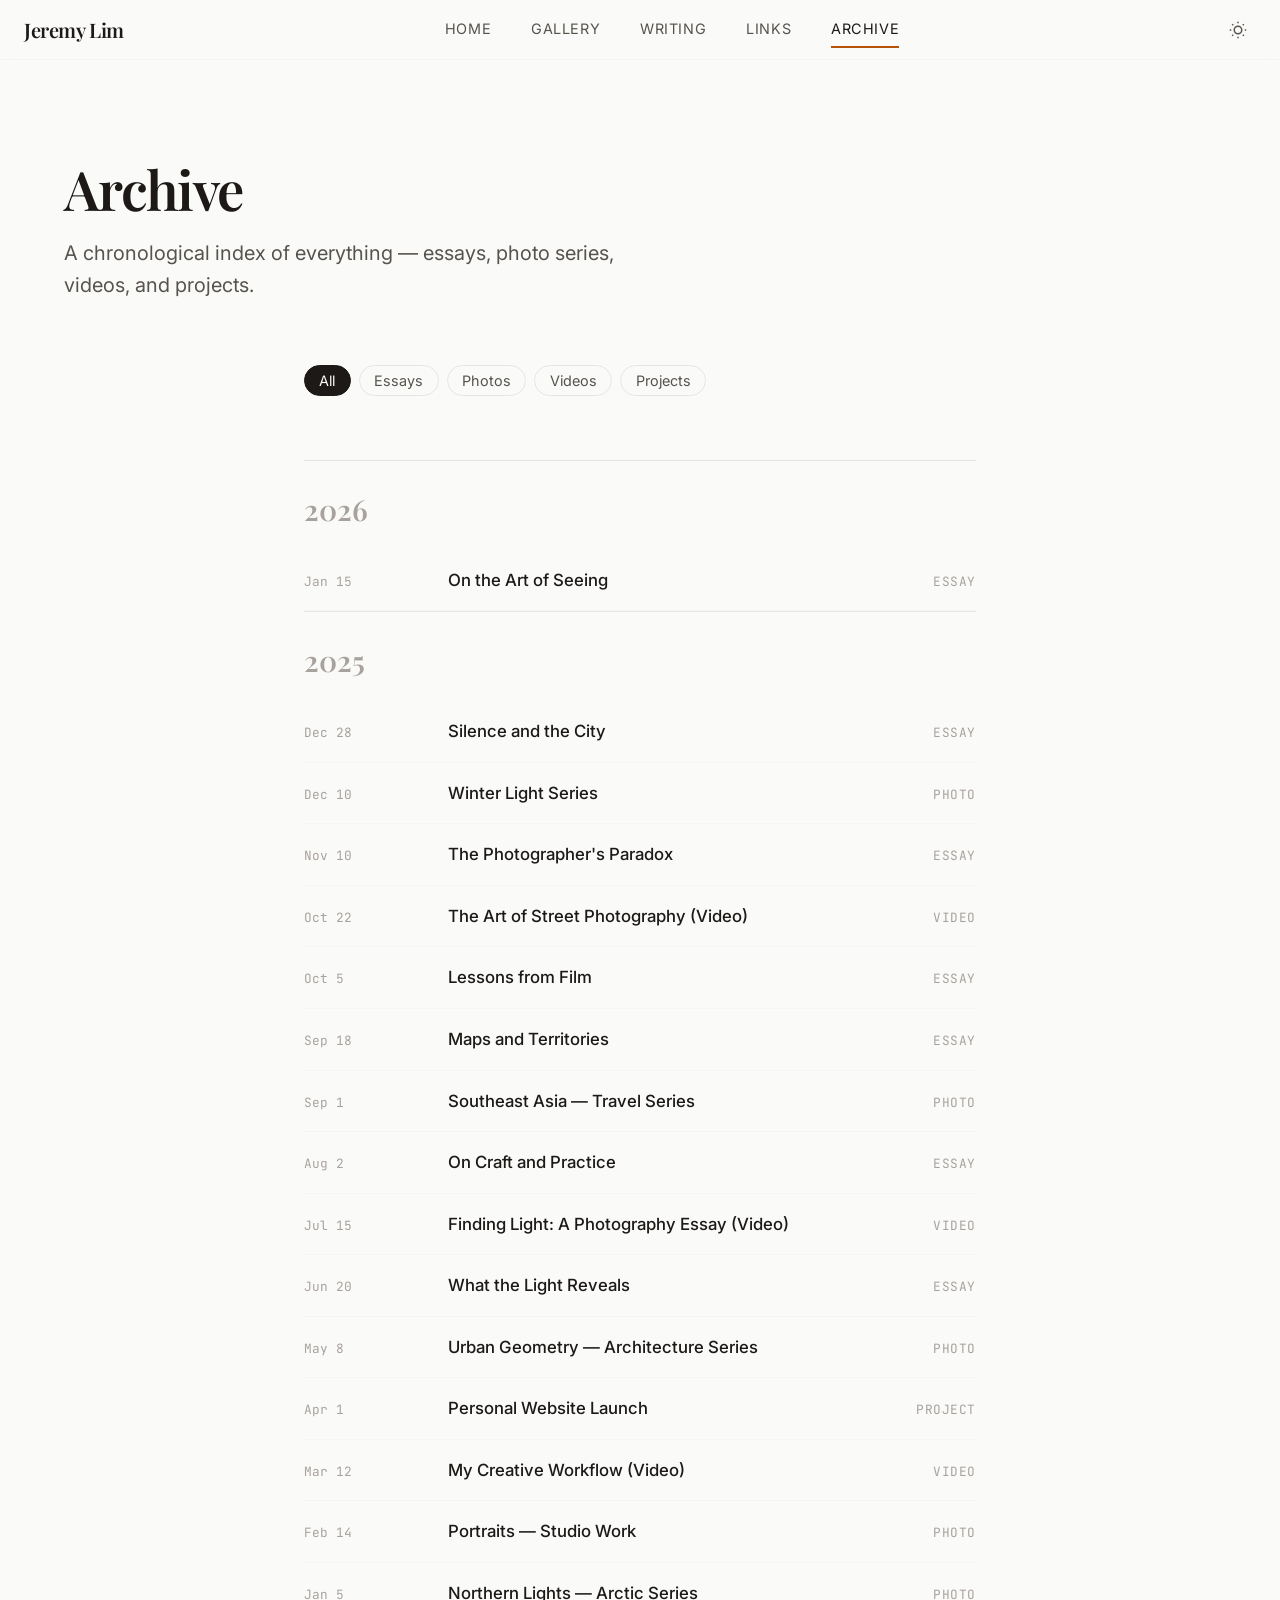
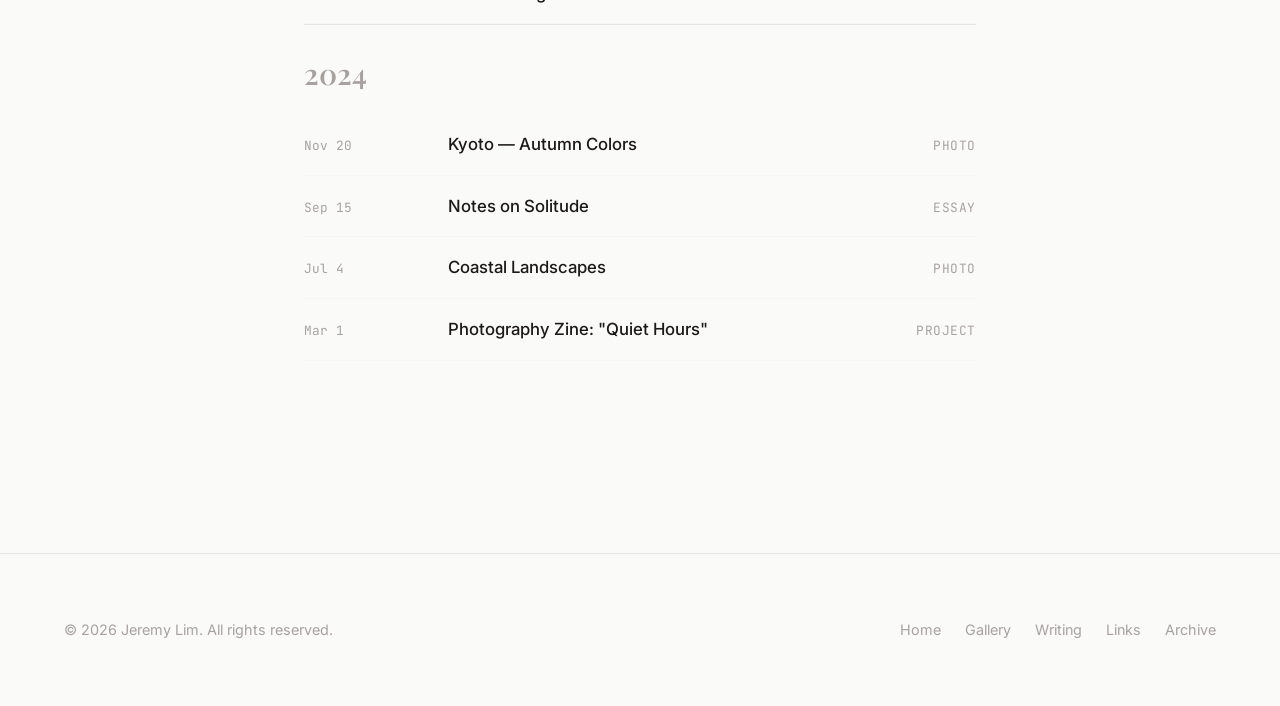
==== archive.html @ 1f23b4cd "Add personal website with gallery, writing, links, and archive pages Multi-page portfolio site with:" ====
<!DOCTYPE html>
<html lang="en" data-theme="light">
<head>
  <meta charset="UTF-8">
  <meta name="viewport" content="width=device-width, initial-scale=1.0">
  <title>Archive — Jeremy Lim</title>
  <meta name="description" content="Complete archive of works by Jeremy Lim.">
  <link rel="preconnect" href="https://fonts.googleapis.com">
  <link rel="preconnect" href="https://fonts.gstatic.com" crossorigin>
  <link href="https://fonts.googleapis.com/css2?family=Inter:wght@300;400;500;600;700&family=Playfair+Display:ital,wght@0,400;0,600;0,700;1,400&family=JetBrains+Mono:wght@400;500&display=swap" rel="stylesheet">
  <link rel="stylesheet" href="css/style.css">
</head>
<body>

  <!-- Navigation -->
  <nav class="nav">
    <div class="nav__inner">
      <a href="index.html" class="nav__logo">Jeremy Lim</a>
      <div class="nav__links">
        <a href="index.html" class="nav__link">Home</a>
        <a href="gallery.html" class="nav__link">Gallery</a>
        <a href="writing.html" class="nav__link">Writing</a>
        <a href="links.html" class="nav__link">Links</a>
        <a href="archive.html" class="nav__link nav__link--active">Archive</a>
      </div>
      <div class="nav__actions">
        <button class="theme-toggle" aria-label="Toggle theme">
          <svg class="icon-sun" xmlns="http://www.w3.org/2000/svg" fill="none" viewBox="0 0 24 24" stroke="currentColor" stroke-width="2"><circle cx="12" cy="12" r="5"/><path d="M12 1v2M12 21v2M4.22 4.22l1.42 1.42M18.36 18.36l1.42 1.42M1 12h2M21 12h2M4.22 19.78l1.42-1.42M18.36 5.64l1.42-1.42"/></svg>
          <svg class="icon-moon" xmlns="http://www.w3.org/2000/svg" fill="none" viewBox="0 0 24 24" stroke="currentColor" stroke-width="2" style="display:none"><path d="M21 12.79A9 9 0 1111.21 3 7 7 0 0021 12.79z"/></svg>
        </button>
        <button class="nav__toggle" aria-label="Toggle menu"><span></span><span></span><span></span></button>
      </div>
    </div>
    <div class="nav__mobile-menu">
      <a href="index.html" class="nav__link">Home</a>
      <a href="gallery.html" class="nav__link">Gallery</a>
      <a href="writing.html" class="nav__link">Writing</a>
      <a href="links.html" class="nav__link">Links</a>
      <a href="archive.html" class="nav__link nav__link--active">Archive</a>
    </div>
  </nav>

  <!-- Page Header -->
  <header class="page-header">
    <div class="container">
      <h1 class="page-header__title animate-in">Archive</h1>
      <p class="page-header__subtitle animate-in">
        A chronological index of everything — essays, photo series, videos, and projects.
      </p>
    </div>
  </header>

  <!-- Archive Filter -->
  <section class="section" style="padding-top: 0;">
    <div class="container container--narrow">

      <div class="gallery-filters animate-in" style="margin-bottom: var(--space-2xl);">
        <button class="gallery-filter-btn is-active" data-archive-filter="all">All</button>
        <button class="gallery-filter-btn" data-archive-filter="essay">Essays</button>
        <button class="gallery-filter-btn" data-archive-filter="photo">Photos</button>
        <button class="gallery-filter-btn" data-archive-filter="video">Videos</button>
        <button class="gallery-filter-btn" data-archive-filter="project">Projects</button>
      </div>

      <!-- 2026 -->
      <div class="archive-list reveal">
        <div class="archive-year">2026</div>

        <div class="archive-item" data-archive-type="essay">
          <span class="archive-item__date">Jan 15</span>
          <span class="archive-item__title"><a href="writing.html">On the Art of Seeing</a></span>
          <span class="archive-item__type">Essay</span>
        </div>
      </div>

      <!-- 2025 -->
      <div class="archive-list reveal">
        <div class="archive-year">2025</div>

        <div class="archive-item" data-archive-type="essay">
          <span class="archive-item__date">Dec 28</span>
          <span class="archive-item__title"><a href="writing.html">Silence and the City</a></span>
          <span class="archive-item__type">Essay</span>
        </div>

        <div class="archive-item" data-archive-type="photo">
          <span class="archive-item__date">Dec 10</span>
          <span class="archive-item__title"><a href="gallery.html">Winter Light Series</a></span>
          <span class="archive-item__type">Photo</span>
        </div>

        <div class="archive-item" data-archive-type="essay">
          <span class="archive-item__date">Nov 10</span>
          <span class="archive-item__title"><a href="writing.html">The Photographer's Paradox</a></span>
          <span class="archive-item__type">Essay</span>
        </div>

        <div class="archive-item" data-archive-type="video">
          <span class="archive-item__date">Oct 22</span>
          <span class="archive-item__title"><a href="links.html">The Art of Street Photography (Video)</a></span>
          <span class="archive-item__type">Video</span>
        </div>

        <div class="archive-item" data-archive-type="essay">
          <span class="archive-item__date">Oct 5</span>
          <span class="archive-item__title"><a href="writing.html">Lessons from Film</a></span>
          <span class="archive-item__type">Essay</span>
        </div>

        <div class="archive-item" data-archive-type="essay">
          <span class="archive-item__date">Sep 18</span>
          <span class="archive-item__title"><a href="writing.html">Maps and Territories</a></span>
          <span class="archive-item__type">Essay</span>
        </div>

        <div class="archive-item" data-archive-type="photo">
          <span class="archive-item__date">Sep 1</span>
          <span class="archive-item__title"><a href="gallery.html">Southeast Asia — Travel Series</a></span>
          <span class="archive-item__type">Photo</span>
        </div>

        <div class="archive-item" data-archive-type="essay">
          <span class="archive-item__date">Aug 2</span>
          <span class="archive-item__title"><a href="writing.html">On Craft and Practice</a></span>
          <span class="archive-item__type">Essay</span>
        </div>

        <div class="archive-item" data-archive-type="video">
          <span class="archive-item__date">Jul 15</span>
          <span class="archive-item__title"><a href="links.html">Finding Light: A Photography Essay (Video)</a></span>
          <span class="archive-item__type">Video</span>
        </div>

        <div class="archive-item" data-archive-type="essay">
          <span class="archive-item__date">Jun 20</span>
          <span class="archive-item__title"><a href="writing.html">What the Light Reveals</a></span>
          <span class="archive-item__type">Essay</span>
        </div>

        <div class="archive-item" data-archive-type="photo">
          <span class="archive-item__date">May 8</span>
          <span class="archive-item__title"><a href="gallery.html">Urban Geometry — Architecture Series</a></span>
          <span class="archive-item__type">Photo</span>
        </div>

        <div class="archive-item" data-archive-type="project">
          <span class="archive-item__date">Apr 1</span>
          <span class="archive-item__title"><a href="index.html">Personal Website Launch</a></span>
          <span class="archive-item__type">Project</span>
        </div>

        <div class="archive-item" data-archive-type="video">
          <span class="archive-item__date">Mar 12</span>
          <span class="archive-item__title"><a href="links.html">My Creative Workflow (Video)</a></span>
          <span class="archive-item__type">Video</span>
        </div>

        <div class="archive-item" data-archive-type="photo">
          <span class="archive-item__date">Feb 14</span>
          <span class="archive-item__title"><a href="gallery.html">Portraits — Studio Work</a></span>
          <span class="archive-item__type">Photo</span>
        </div>

        <div class="archive-item" data-archive-type="photo">
          <span class="archive-item__date">Jan 5</span>
          <span class="archive-item__title"><a href="gallery.html">Northern Lights — Arctic Series</a></span>
          <span class="archive-item__type">Photo</span>
        </div>
      </div>

      <!-- 2024 -->
      <div class="archive-list reveal">
        <div class="archive-year">2024</div>

        <div class="archive-item" data-archive-type="photo">
          <span class="archive-item__date">Nov 20</span>
          <span class="archive-item__title"><a href="gallery.html">Kyoto — Autumn Colors</a></span>
          <span class="archive-item__type">Photo</span>
        </div>

        <div class="archive-item" data-archive-type="essay">
          <span class="archive-item__date">Sep 15</span>
          <span class="archive-item__title"><a href="writing.html">Notes on Solitude</a></span>
          <span class="archive-item__type">Essay</span>
        </div>

        <div class="archive-item" data-archive-type="photo">
          <span class="archive-item__date">Jul 4</span>
          <span class="archive-item__title"><a href="gallery.html">Coastal Landscapes</a></span>
          <span class="archive-item__type">Photo</span>
        </div>

        <div class="archive-item" data-archive-type="project">
          <span class="archive-item__date">Mar 1</span>
          <span class="archive-item__title"><a href="#">Photography Zine: "Quiet Hours"</a></span>
          <span class="archive-item__type">Project</span>
        </div>
      </div>

    </div>
  </section>

  <!-- Footer -->
  <footer class="footer">
    <div class="container">
      <div class="footer__inner">
        <span class="footer__text">&copy; 2026 Jeremy Lim. All rights reserved.</span>
        <div class="footer__links">
          <a href="index.html" class="footer__link">Home</a>
          <a href="gallery.html" class="footer__link">Gallery</a>
          <a href="writing.html" class="footer__link">Writing</a>
          <a href="links.html" class="footer__link">Links</a>
          <a href="archive.html" class="footer__link">Archive</a>
        </div>
      </div>
    </div>
  </footer>

  <button class="back-to-top" aria-label="Back to top">
    <svg xmlns="http://www.w3.org/2000/svg" width="20" height="20" fill="none" viewBox="0 0 24 24" stroke="currentColor" stroke-width="2"><polyline points="18 15 12 9 6 15"/></svg>
  </button>

  <script src="js/main.js"></script>
</body>
</html>
---- css/style.css ----
/* ============================================
   Jeremy Lim — Personal Website
   Design System & Core Styles
   ============================================ */

/* --- CSS Custom Properties --- */
:root {
  /* Typography */
  --font-sans: 'Inter', -apple-system, BlinkMacSystemFont, 'Segoe UI', Roboto, sans-serif;
  --font-serif: 'Playfair Display', 'Georgia', serif;
  --font-mono: 'JetBrains Mono', 'Fira Code', monospace;

  /* Font Sizes — fluid type scale */
  --text-xs: clamp(0.7rem, 0.65rem + 0.25vw, 0.8rem);
  --text-sm: clamp(0.8rem, 0.75rem + 0.3vw, 0.9rem);
  --text-base: clamp(0.95rem, 0.9rem + 0.3vw, 1.05rem);
  --text-lg: clamp(1.1rem, 1rem + 0.5vw, 1.25rem);
  --text-xl: clamp(1.4rem, 1.2rem + 1vw, 1.8rem);
  --text-2xl: clamp(1.8rem, 1.5rem + 1.5vw, 2.5rem);
  --text-3xl: clamp(2.2rem, 1.8rem + 2vw, 3.5rem);
  --text-4xl: clamp(2.8rem, 2rem + 3vw, 5rem);

  /* Spacing */
  --space-xs: 0.25rem;
  --space-sm: 0.5rem;
  --space-md: 1rem;
  --space-lg: 1.5rem;
  --space-xl: 2.5rem;
  --space-2xl: 4rem;
  --space-3xl: 6rem;
  --space-4xl: 10rem;

  /* Layout */
  --max-width: 1200px;
  --max-width-narrow: 720px;
  --max-width-wide: 1400px;
  --nav-height: 60px;
  --border-radius: 6px;

  /* Transitions */
  --transition-fast: 150ms ease;
  --transition-base: 300ms ease;
  --transition-slow: 500ms ease;

  /* Light theme (default) */
  --bg-primary: #fafaf9;
  --bg-secondary: #f5f5f4;
  --bg-tertiary: #e7e5e4;
  --bg-card: #ffffff;
  --bg-overlay: rgba(250, 250, 249, 0.85);
  --text-primary: #1c1917;
  --text-secondary: #57534e;
  --text-tertiary: #a8a29e;
  --accent: #b45309;
  --accent-hover: #92400e;
  --accent-light: rgba(180, 83, 9, 0.1);
  --border: #e7e5e4;
  --border-light: #f5f5f4;
  --shadow-sm: 0 1px 2px rgba(28, 25, 23, 0.04);
  --shadow-md: 0 4px 12px rgba(28, 25, 23, 0.06);
  --shadow-lg: 0 12px 40px rgba(28, 25, 23, 0.08);
  --shadow-xl: 0 24px 60px rgba(28, 25, 23, 0.12);
}

[data-theme="dark"] {
  --bg-primary: #0c0a09;
  --bg-secondary: #1c1917;
  --bg-tertiary: #292524;
  --bg-card: #1c1917;
  --bg-overlay: rgba(12, 10, 9, 0.9);
  --text-primary: #fafaf9;
  --text-secondary: #a8a29e;
  --text-tertiary: #78716c;
  --accent: #d97706;
  --accent-hover: #f59e0b;
  --accent-light: rgba(217, 119, 6, 0.12);
  --border: #292524;
  --border-light: #1c1917;
  --shadow-sm: 0 1px 2px rgba(0, 0, 0, 0.2);
  --shadow-md: 0 4px 12px rgba(0, 0, 0, 0.3);
  --shadow-lg: 0 12px 40px rgba(0, 0, 0, 0.4);
  --shadow-xl: 0 24px 60px rgba(0, 0, 0, 0.5);
}

/* --- Reset & Base --- */
*, *::before, *::after {
  margin: 0;
  padding: 0;
  box-sizing: border-box;
}

html {
  scroll-behavior: smooth;
  -webkit-font-smoothing: antialiased;
  -moz-osx-font-smoothing: grayscale;
}

body {
  font-family: var(--font-sans);
  font-size: var(--text-base);
  line-height: 1.7;
  color: var(--text-primary);
  background-color: var(--bg-primary);
  transition: background-color var(--transition-base), color var(--transition-base);
  overflow-x: hidden;
}

img {
  max-width: 100%;
  height: auto;
  display: block;
}

a {
  color: var(--text-primary);
  text-decoration: none;
  transition: color var(--transition-fast);
}

a:hover {
  color: var(--accent);
}

ul, ol {
  list-style: none;
}

button {
  border: none;
  background: none;
  cursor: pointer;
  font-family: inherit;
  color: inherit;
}

::selection {
  background-color: var(--accent);
  color: #fff;
}

/* --- Utility Classes --- */
.container {
  width: 100%;
  max-width: var(--max-width);
  margin: 0 auto;
  padding: 0 var(--space-lg);
}

.container--narrow {
  max-width: var(--max-width-narrow);
}

.container--wide {
  max-width: var(--max-width-wide);
}

.sr-only {
  position: absolute;
  width: 1px;
  height: 1px;
  overflow: hidden;
  clip: rect(0, 0, 0, 0);
  border: 0;
}

.text-accent { color: var(--accent); }
.text-secondary { color: var(--text-secondary); }
.text-tertiary { color: var(--text-tertiary); }
.font-serif { font-family: var(--font-serif); }
.font-mono { font-family: var(--font-mono); }

/* --- Navigation --- */
.nav {
  position: fixed;
  top: 0;
  left: 0;
  right: 0;
  height: var(--nav-height);
  background: var(--bg-overlay);
  backdrop-filter: blur(12px);
  -webkit-backdrop-filter: blur(12px);
  border-bottom: 1px solid var(--border-light);
  z-index: 100;
  transition: background var(--transition-base), border-color var(--transition-base);
}

.nav__inner {
  display: flex;
  align-items: center;
  justify-content: space-between;
  height: 100%;
  max-width: var(--max-width-wide);
  margin: 0 auto;
  padding: 0 var(--space-lg);
}

.nav__logo {
  font-family: var(--font-serif);
  font-size: var(--text-lg);
  font-weight: 600;
  letter-spacing: -0.02em;
  color: var(--text-primary);
}

.nav__logo:hover {
  color: var(--accent);
}

.nav__links {
  display: flex;
  align-items: center;
  gap: var(--space-xl);
}

.nav__link {
  font-size: var(--text-sm);
  font-weight: 400;
  color: var(--text-secondary);
  letter-spacing: 0.04em;
  text-transform: uppercase;
  position: relative;
  padding: var(--space-xs) 0;
}

.nav__link::after {
  content: '';
  position: absolute;
  bottom: -2px;
  left: 0;
  width: 0;
  height: 1.5px;
  background: var(--accent);
  transition: width var(--transition-base);
}

.nav__link:hover,
.nav__link--active {
  color: var(--text-primary);
}

.nav__link:hover::after,
.nav__link--active::after {
  width: 100%;
}

.nav__actions {
  display: flex;
  align-items: center;
  gap: var(--space-md);
}

.theme-toggle {
  width: 36px;
  height: 36px;
  display: flex;
  align-items: center;
  justify-content: center;
  border-radius: 50%;
  transition: background var(--transition-fast);
  color: var(--text-secondary);
}

.theme-toggle:hover {
  background: var(--bg-tertiary);
  color: var(--text-primary);
}

.theme-toggle svg {
  width: 18px;
  height: 18px;
}

/* Mobile nav toggle */
.nav__toggle {
  display: none;
  flex-direction: column;
  gap: 5px;
  width: 24px;
  padding: 2px 0;
}

.nav__toggle span {
  display: block;
  height: 1.5px;
  background: var(--text-primary);
  border-radius: 1px;
  transition: transform var(--transition-base), opacity var(--transition-fast);
}

/* Mobile menu */
.nav__mobile-menu {
  display: none;
  position: fixed;
  top: var(--nav-height);
  left: 0;
  right: 0;
  bottom: 0;
  background: var(--bg-primary);
  padding: var(--space-2xl) var(--space-lg);
  z-index: 99;
}

.nav__mobile-menu.is-open {
  display: flex;
  flex-direction: column;
  gap: var(--space-lg);
}

.nav__mobile-menu .nav__link {
  font-size: var(--text-xl);
  text-transform: none;
  letter-spacing: -0.01em;
}

@media (max-width: 768px) {
  .nav__links {
    display: none;
  }
  .nav__toggle {
    display: flex;
  }
}

/* --- Page Header --- */
.page-header {
  padding: calc(var(--nav-height) + var(--space-3xl)) 0 var(--space-2xl);
}

.page-header__title {
  font-family: var(--font-serif);
  font-size: var(--text-3xl);
  font-weight: 600;
  letter-spacing: -0.03em;
  line-height: 1.2;
  margin-bottom: var(--space-md);
}

.page-header__subtitle {
  font-size: var(--text-lg);
  color: var(--text-secondary);
  max-width: 600px;
  line-height: 1.6;
}

/* --- Hero Section (Home) --- */
.hero {
  min-height: 100vh;
  display: flex;
  align-items: center;
  padding: var(--nav-height) 0 var(--space-3xl);
}

.hero__content {
  max-width: 800px;
}

.hero__greeting {
  font-family: var(--font-mono);
  font-size: var(--text-sm);
  color: var(--accent);
  letter-spacing: 0.08em;
  text-transform: uppercase;
  margin-bottom: var(--space-lg);
  display: flex;
  align-items: center;
  gap: var(--space-sm);
}

.hero__greeting::before {
  content: '';
  display: inline-block;
  width: 32px;
  height: 1px;
  background: var(--accent);
}

.hero__name {
  font-family: var(--font-serif);
  font-size: var(--text-4xl);
  font-weight: 700;
  letter-spacing: -0.04em;
  line-height: 1.1;
  margin-bottom: var(--space-lg);
}

.hero__description {
  font-size: var(--text-lg);
  color: var(--text-secondary);
  line-height: 1.7;
  max-width: 560px;
  margin-bottom: var(--space-xl);
}

.hero__cta {
  display: flex;
  gap: var(--space-md);
  flex-wrap: wrap;
}

/* --- Buttons --- */
.btn {
  display: inline-flex;
  align-items: center;
  gap: var(--space-sm);
  padding: 0.7em 1.6em;
  font-size: var(--text-sm);
  font-weight: 500;
  letter-spacing: 0.02em;
  border-radius: var(--border-radius);
  transition: all var(--transition-fast);
}

.btn--primary {
  background: var(--text-primary);
  color: var(--bg-primary);
}

.btn--primary:hover {
  background: var(--accent);
  color: #fff;
}

.btn--outline {
  border: 1.5px solid var(--border);
  color: var(--text-primary);
}

.btn--outline:hover {
  border-color: var(--accent);
  color: var(--accent);
}

.btn--ghost {
  color: var(--text-secondary);
  padding: 0.5em 0;
}

.btn--ghost:hover {
  color: var(--accent);
}

.btn svg {
  width: 16px;
  height: 16px;
}

/* --- Section --- */
.section {
  padding: var(--space-3xl) 0;
}

.section--alt {
  background: var(--bg-secondary);
}

.section__header {
  margin-bottom: var(--space-2xl);
}

.section__label {
  font-family: var(--font-mono);
  font-size: var(--text-xs);
  color: var(--accent);
  letter-spacing: 0.1em;
  text-transform: uppercase;
  margin-bottom: var(--space-sm);
}

.section__title {
  font-family: var(--font-serif);
  font-size: var(--text-2xl);
  font-weight: 600;
  letter-spacing: -0.02em;
  line-height: 1.2;
}

.section__description {
  color: var(--text-secondary);
  margin-top: var(--space-sm);
  max-width: 520px;
}

/* --- Gallery Grid --- */
.gallery-grid {
  columns: 3;
  column-gap: var(--space-md);
}

.gallery-grid__item {
  break-inside: avoid;
  margin-bottom: var(--space-md);
  border-radius: var(--border-radius);
  overflow: hidden;
  cursor: pointer;
  position: relative;
  background: var(--bg-secondary);
}

.gallery-grid__item img {
  width: 100%;
  display: block;
  transition: transform var(--transition-slow), filter var(--transition-slow);
}

.gallery-grid__item:hover img {
  transform: scale(1.03);
}

.gallery-grid__overlay {
  position: absolute;
  bottom: 0;
  left: 0;
  right: 0;
  padding: var(--space-lg);
  background: linear-gradient(transparent, rgba(0,0,0,0.7));
  color: #fff;
  opacity: 0;
  transition: opacity var(--transition-base);
  transform: translateY(4px);
}

.gallery-grid__item:hover .gallery-grid__overlay {
  opacity: 1;
  transform: translateY(0);
}

.gallery-grid__caption {
  font-size: var(--text-sm);
  font-weight: 500;
}

.gallery-grid__meta {
  font-size: var(--text-xs);
  opacity: 0.8;
  margin-top: var(--space-xs);
}

/* Gallery filter tabs */
.gallery-filters {
  display: flex;
  gap: var(--space-sm);
  flex-wrap: wrap;
  margin-bottom: var(--space-xl);
}

.gallery-filter-btn {
  padding: 0.4em 1em;
  font-size: var(--text-sm);
  border-radius: 100px;
  color: var(--text-secondary);
  border: 1px solid var(--border);
  transition: all var(--transition-fast);
}

.gallery-filter-btn:hover,
.gallery-filter-btn.is-active {
  background: var(--text-primary);
  color: var(--bg-primary);
  border-color: var(--text-primary);
}

@media (max-width: 900px) {
  .gallery-grid { columns: 2; }
}

@media (max-width: 500px) {
  .gallery-grid { columns: 1; }
}

/* --- Lightbox --- */
.lightbox {
  position: fixed;
  inset: 0;
  background: rgba(0, 0, 0, 0.92);
  z-index: 200;
  display: none;
  align-items: center;
  justify-content: center;
  padding: var(--space-xl);
  cursor: zoom-out;
}

.lightbox.is-open {
  display: flex;
}

.lightbox__img {
  max-width: 90vw;
  max-height: 85vh;
  border-radius: var(--border-radius);
  object-fit: contain;
  cursor: default;
}

.lightbox__close {
  position: absolute;
  top: var(--space-lg);
  right: var(--space-lg);
  color: #fff;
  opacity: 0.7;
  transition: opacity var(--transition-fast);
  font-size: 1.5rem;
}

.lightbox__close:hover {
  opacity: 1;
}

.lightbox__nav {
  position: absolute;
  top: 50%;
  transform: translateY(-50%);
  color: #fff;
  opacity: 0.6;
  font-size: 2rem;
  padding: var(--space-md);
  transition: opacity var(--transition-fast);
}

.lightbox__nav:hover {
  opacity: 1;
}

.lightbox__nav--prev { left: var(--space-md); }
.lightbox__nav--next { right: var(--space-md); }

.lightbox__caption {
  position: absolute;
  bottom: var(--space-xl);
  left: 50%;
  transform: translateX(-50%);
  color: #fff;
  text-align: center;
  font-size: var(--text-sm);
  opacity: 0.8;
  max-width: 600px;
}

/* --- Article / Writing Cards --- */
.articles-list {
  display: flex;
  flex-direction: column;
  gap: var(--space-xl);
}

.article-card {
  display: grid;
  grid-template-columns: 1fr;
  gap: var(--space-lg);
  padding: var(--space-xl);
  background: var(--bg-card);
  border: 1px solid var(--border);
  border-radius: var(--border-radius);
  transition: border-color var(--transition-fast), box-shadow var(--transition-fast);
}

.article-card:hover {
  border-color: var(--accent);
  box-shadow: var(--shadow-md);
}

.article-card__date {
  font-family: var(--font-mono);
  font-size: var(--text-xs);
  color: var(--text-tertiary);
  letter-spacing: 0.04em;
}

.article-card__title {
  font-family: var(--font-serif);
  font-size: var(--text-xl);
  font-weight: 600;
  letter-spacing: -0.02em;
  line-height: 1.3;
  margin-top: var(--space-sm);
}

.article-card__excerpt {
  color: var(--text-secondary);
  line-height: 1.7;
  margin-top: var(--space-sm);
}

.article-card__tags {
  display: flex;
  gap: var(--space-sm);
  flex-wrap: wrap;
  margin-top: var(--space-md);
}

.tag {
  font-size: var(--text-xs);
  font-family: var(--font-mono);
  color: var(--accent);
  background: var(--accent-light);
  padding: 0.2em 0.7em;
  border-radius: 100px;
  letter-spacing: 0.02em;
}

.article-card__readmore {
  font-size: var(--text-sm);
  color: var(--accent);
  font-weight: 500;
  display: inline-flex;
  align-items: center;
  gap: var(--space-xs);
  margin-top: var(--space-md);
}

.article-card__readmore:hover {
  gap: var(--space-sm);
}

/* Featured article (larger) */
.article-card--featured {
  grid-template-columns: 1fr 1fr;
  align-items: center;
}

.article-card--featured .article-card__image {
  border-radius: var(--border-radius);
  overflow: hidden;
}

.article-card--featured .article-card__image img {
  width: 100%;
  height: 300px;
  object-fit: cover;
}

@media (max-width: 700px) {
  .article-card--featured {
    grid-template-columns: 1fr;
  }
}

/* --- Article Detail (prose) --- */
.prose {
  max-width: var(--max-width-narrow);
  margin: 0 auto;
}

.prose h1, .prose h2, .prose h3 {
  font-family: var(--font-serif);
  letter-spacing: -0.02em;
  line-height: 1.3;
  margin-top: var(--space-2xl);
  margin-bottom: var(--space-md);
}

.prose h1 { font-size: var(--text-3xl); }
.prose h2 { font-size: var(--text-2xl); }
.prose h3 { font-size: var(--text-xl); }

.prose p {
  margin-bottom: var(--space-lg);
  color: var(--text-secondary);
}

.prose a {
  color: var(--accent);
  text-decoration: underline;
  text-underline-offset: 3px;
}

.prose blockquote {
  border-left: 3px solid var(--accent);
  padding-left: var(--space-lg);
  margin: var(--space-xl) 0;
  font-style: italic;
  color: var(--text-secondary);
}

.prose img {
  border-radius: var(--border-radius);
  margin: var(--space-xl) 0;
}

.prose code {
  font-family: var(--font-mono);
  font-size: 0.9em;
  background: var(--bg-tertiary);
  padding: 0.15em 0.4em;
  border-radius: 3px;
}

.prose pre {
  background: var(--bg-secondary);
  padding: var(--space-lg);
  border-radius: var(--border-radius);
  overflow-x: auto;
  margin: var(--space-xl) 0;
}

.prose pre code {
  background: none;
  padding: 0;
}

.prose ul, .prose ol {
  margin-bottom: var(--space-lg);
  padding-left: var(--space-lg);
  color: var(--text-secondary);
}

.prose ul { list-style: disc; }
.prose ol { list-style: decimal; }

.prose li {
  margin-bottom: var(--space-sm);
}

/* --- Links / Social Page --- */
.links-grid {
  display: grid;
  grid-template-columns: repeat(auto-fill, minmax(300px, 1fr));
  gap: var(--space-lg);
}

.link-card {
  display: flex;
  align-items: flex-start;
  gap: var(--space-lg);
  padding: var(--space-xl);
  background: var(--bg-card);
  border: 1px solid var(--border);
  border-radius: var(--border-radius);
  transition: all var(--transition-fast);
}

.link-card:hover {
  border-color: var(--accent);
  box-shadow: var(--shadow-md);
  transform: translateY(-2px);
}

.link-card__icon {
  flex-shrink: 0;
  width: 44px;
  height: 44px;
  display: flex;
  align-items: center;
  justify-content: center;
  background: var(--accent-light);
  color: var(--accent);
  border-radius: 10px;
  font-size: 1.2rem;
}

.link-card__title {
  font-weight: 600;
  font-size: var(--text-base);
  margin-bottom: var(--space-xs);
}

.link-card__desc {
  font-size: var(--text-sm);
  color: var(--text-secondary);
  line-height: 1.5;
}

.link-card__url {
  font-size: var(--text-xs);
  font-family: var(--font-mono);
  color: var(--text-tertiary);
  margin-top: var(--space-sm);
  word-break: break-all;
}

/* Video embeds */
.video-grid {
  display: grid;
  grid-template-columns: repeat(auto-fill, minmax(360px, 1fr));
  gap: var(--space-lg);
}

.video-card {
  background: var(--bg-card);
  border: 1px solid var(--border);
  border-radius: var(--border-radius);
  overflow: hidden;
  transition: border-color var(--transition-fast), box-shadow var(--transition-fast);
}

.video-card:hover {
  border-color: var(--accent);
  box-shadow: var(--shadow-md);
}

.video-card__embed {
  position: relative;
  padding-bottom: 56.25%;
  height: 0;
}

.video-card__embed iframe {
  position: absolute;
  top: 0;
  left: 0;
  width: 100%;
  height: 100%;
  border: none;
}

.video-card__info {
  padding: var(--space-lg);
}

.video-card__title {
  font-weight: 600;
  margin-bottom: var(--space-xs);
}

.video-card__desc {
  font-size: var(--text-sm);
  color: var(--text-secondary);
}

/* --- Name Card / About Section --- */
.namecard {
  display: grid;
  grid-template-columns: 280px 1fr;
  gap: var(--space-2xl);
  align-items: start;
  padding: var(--space-2xl);
  background: var(--bg-card);
  border: 1px solid var(--border);
  border-radius: var(--border-radius);
}

.namecard__photo {
  width: 100%;
  aspect-ratio: 1;
  object-fit: cover;
  border-radius: var(--border-radius);
  background: var(--bg-secondary);
}

.namecard__name {
  font-family: var(--font-serif);
  font-size: var(--text-2xl);
  font-weight: 600;
  letter-spacing: -0.02em;
  margin-bottom: var(--space-xs);
}

.namecard__title {
  font-size: var(--text-base);
  color: var(--text-secondary);
  margin-bottom: var(--space-lg);
}

.namecard__bio {
  color: var(--text-secondary);
  line-height: 1.8;
  margin-bottom: var(--space-xl);
}

.namecard__details {
  display: grid;
  grid-template-columns: auto 1fr;
  gap: var(--space-sm) var(--space-lg);
  font-size: var(--text-sm);
}

.namecard__label {
  color: var(--text-tertiary);
  font-family: var(--font-mono);
  font-size: var(--text-xs);
  text-transform: uppercase;
  letter-spacing: 0.06em;
}

.namecard__value {
  color: var(--text-primary);
}

.namecard__value a {
  color: var(--accent);
}

.namecard__socials {
  display: flex;
  gap: var(--space-md);
  margin-top: var(--space-xl);
}

.namecard__social-link {
  width: 40px;
  height: 40px;
  display: flex;
  align-items: center;
  justify-content: center;
  border-radius: 50%;
  border: 1px solid var(--border);
  color: var(--text-secondary);
  transition: all var(--transition-fast);
}

.namecard__social-link:hover {
  border-color: var(--accent);
  color: var(--accent);
  background: var(--accent-light);
}

.namecard__social-link svg {
  width: 18px;
  height: 18px;
}

@media (max-width: 700px) {
  .namecard {
    grid-template-columns: 1fr;
    text-align: center;
  }
  .namecard__photo {
    max-width: 200px;
    margin: 0 auto;
  }
  .namecard__details {
    justify-content: center;
  }
  .namecard__socials {
    justify-content: center;
  }
}

/* --- Recommendations / Quotes --- */
.recommendations {
  display: grid;
  grid-template-columns: repeat(auto-fill, minmax(340px, 1fr));
  gap: var(--space-lg);
}

.recommendation-card {
  padding: var(--space-xl);
  background: var(--bg-card);
  border: 1px solid var(--border);
  border-radius: var(--border-radius);
  position: relative;
}

.recommendation-card__quote {
  font-family: var(--font-serif);
  font-size: var(--text-lg);
  line-height: 1.7;
  color: var(--text-secondary);
  font-style: italic;
  margin-bottom: var(--space-lg);
}

.recommendation-card__quote::before {
  content: '\201C';
  font-size: 3rem;
  color: var(--accent);
  line-height: 0;
  display: block;
  margin-bottom: var(--space-sm);
  font-family: var(--font-serif);
}

.recommendation-card__author {
  display: flex;
  align-items: center;
  gap: var(--space-md);
}

.recommendation-card__avatar {
  width: 44px;
  height: 44px;
  border-radius: 50%;
  object-fit: cover;
  background: var(--bg-secondary);
}

.recommendation-card__name {
  font-weight: 600;
  font-size: var(--text-sm);
}

.recommendation-card__role {
  font-size: var(--text-xs);
  color: var(--text-tertiary);
}

/* --- Archive --- */
.archive-list {
  border-top: 1px solid var(--border);
}

.archive-year {
  font-family: var(--font-serif);
  font-size: var(--text-xl);
  font-weight: 600;
  padding: var(--space-lg) 0 var(--space-md);
  color: var(--text-tertiary);
}

.archive-item {
  display: grid;
  grid-template-columns: 120px 1fr auto;
  gap: var(--space-lg);
  padding: var(--space-md) 0;
  border-bottom: 1px solid var(--border-light);
  align-items: baseline;
  transition: background var(--transition-fast);
}

.archive-item:hover {
  background: var(--bg-secondary);
  margin: 0 calc(-1 * var(--space-md));
  padding-left: var(--space-md);
  padding-right: var(--space-md);
  border-radius: var(--border-radius);
}

.archive-item__date {
  font-family: var(--font-mono);
  font-size: var(--text-xs);
  color: var(--text-tertiary);
}

.archive-item__title {
  font-weight: 500;
}

.archive-item__title a:hover {
  color: var(--accent);
}

.archive-item__type {
  font-size: var(--text-xs);
  font-family: var(--font-mono);
  color: var(--text-tertiary);
  text-transform: uppercase;
  letter-spacing: 0.04em;
}

@media (max-width: 600px) {
  .archive-item {
    grid-template-columns: 1fr;
    gap: var(--space-xs);
  }
  .archive-item__type {
    display: none;
  }
}

/* --- Footer --- */
.footer {
  padding: var(--space-2xl) 0;
  border-top: 1px solid var(--border);
  margin-top: var(--space-3xl);
}

.footer__inner {
  display: flex;
  justify-content: space-between;
  align-items: center;
  flex-wrap: wrap;
  gap: var(--space-md);
}

.footer__text {
  font-size: var(--text-sm);
  color: var(--text-tertiary);
}

.footer__links {
  display: flex;
  gap: var(--space-lg);
}

.footer__link {
  font-size: var(--text-sm);
  color: var(--text-tertiary);
}

.footer__link:hover {
  color: var(--accent);
}

/* --- Animations --- */
@keyframes fadeInUp {
  from {
    opacity: 0;
    transform: translateY(20px);
  }
  to {
    opacity: 1;
    transform: translateY(0);
  }
}

.animate-in {
  animation: fadeInUp 0.6s ease forwards;
  opacity: 0;
}

.animate-in:nth-child(1) { animation-delay: 0ms; }
.animate-in:nth-child(2) { animation-delay: 100ms; }
.animate-in:nth-child(3) { animation-delay: 200ms; }
.animate-in:nth-child(4) { animation-delay: 300ms; }
.animate-in:nth-child(5) { animation-delay: 400ms; }
.animate-in:nth-child(6) { animation-delay: 500ms; }

/* --- Scroll reveal --- */
.reveal {
  opacity: 0;
  transform: translateY(30px);
  transition: opacity 0.7s ease, transform 0.7s ease;
}

.reveal.is-visible {
  opacity: 1;
  transform: translateY(0);
}

/* --- Back to top --- */
.back-to-top {
  position: fixed;
  bottom: var(--space-xl);
  right: var(--space-xl);
  width: 42px;
  height: 42px;
  display: flex;
  align-items: center;
  justify-content: center;
  background: var(--bg-card);
  border: 1px solid var(--border);
  border-radius: 50%;
  color: var(--text-secondary);
  box-shadow: var(--shadow-md);
  opacity: 0;
  pointer-events: none;
  transition: all var(--transition-base);
  z-index: 50;
}

.back-to-top.is-visible {
  opacity: 1;
  pointer-events: auto;
}

.back-to-top:hover {
  border-color: var(--accent);
  color: var(--accent);
}

/* --- Print styles --- */
@media print {
  .nav, .footer, .back-to-top, .theme-toggle {
    display: none !important;
  }
  body {
    color: #000;
    background: #fff;
  }
}
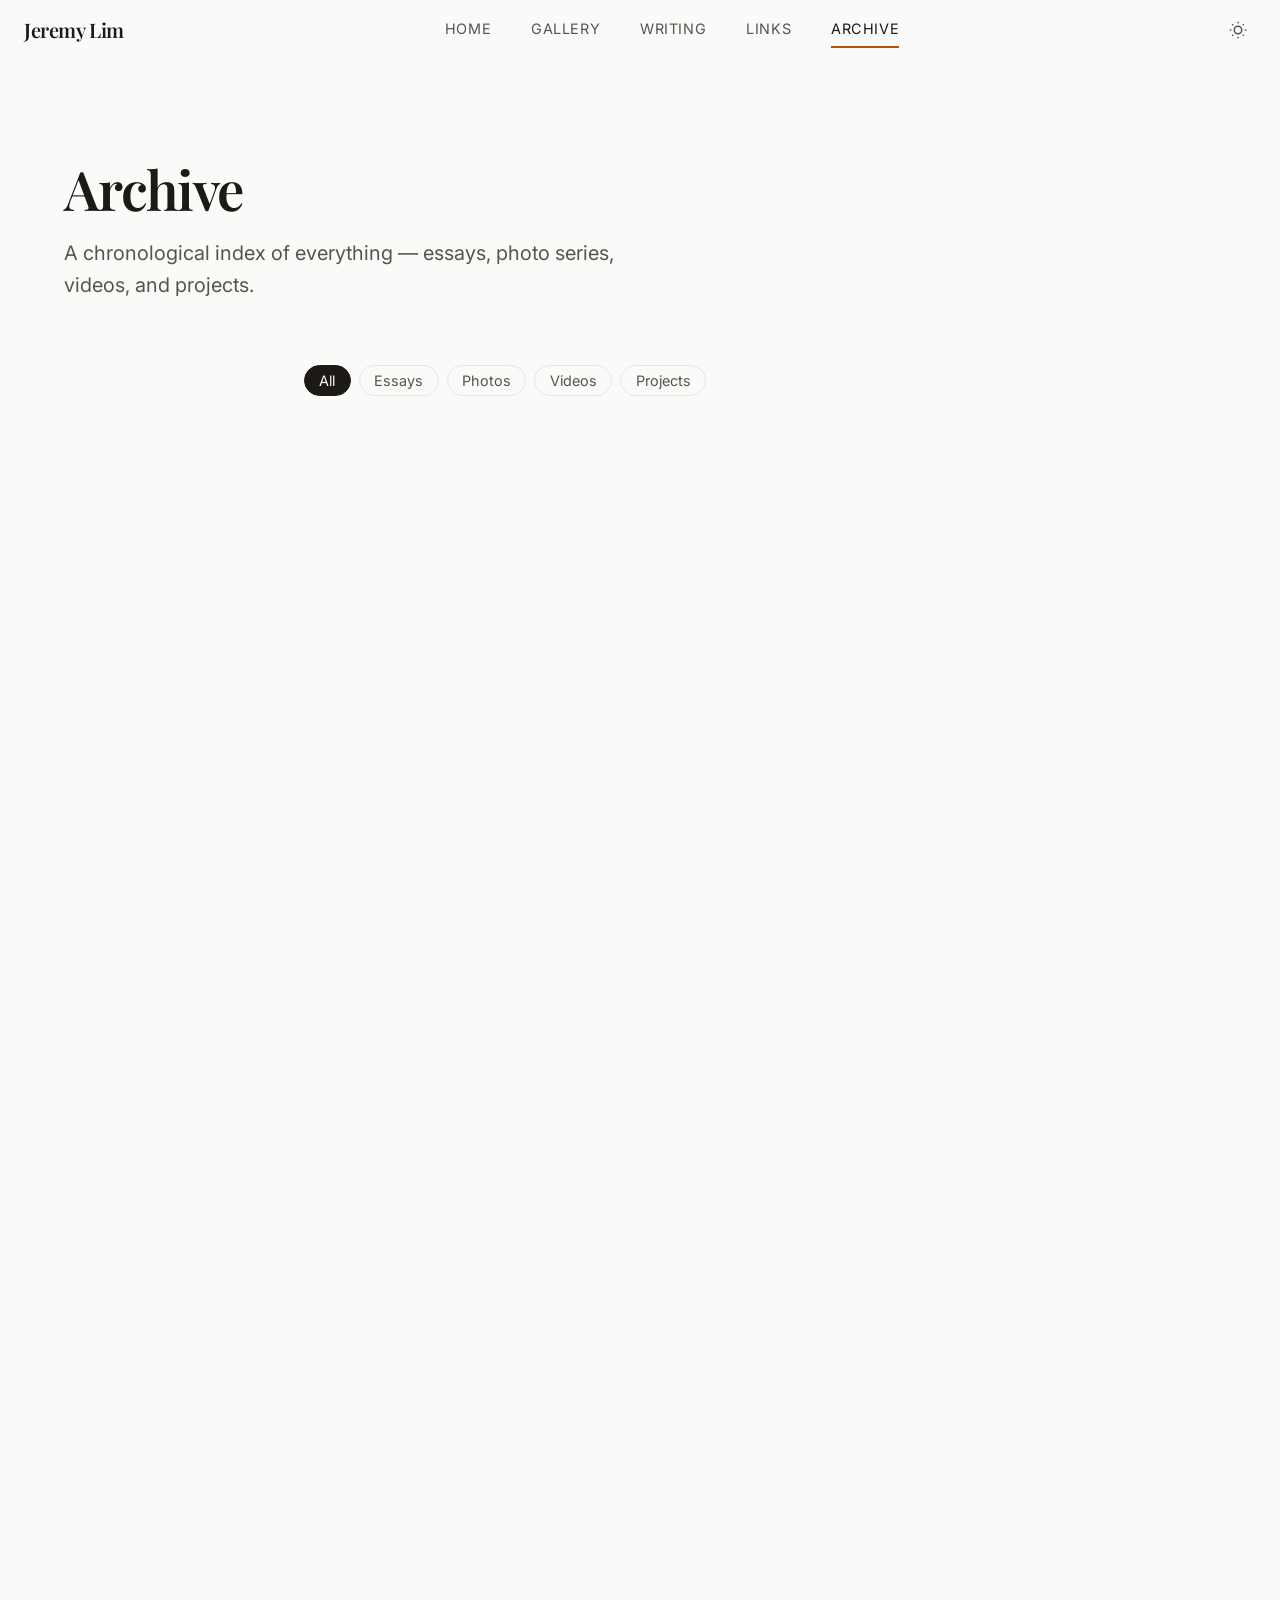
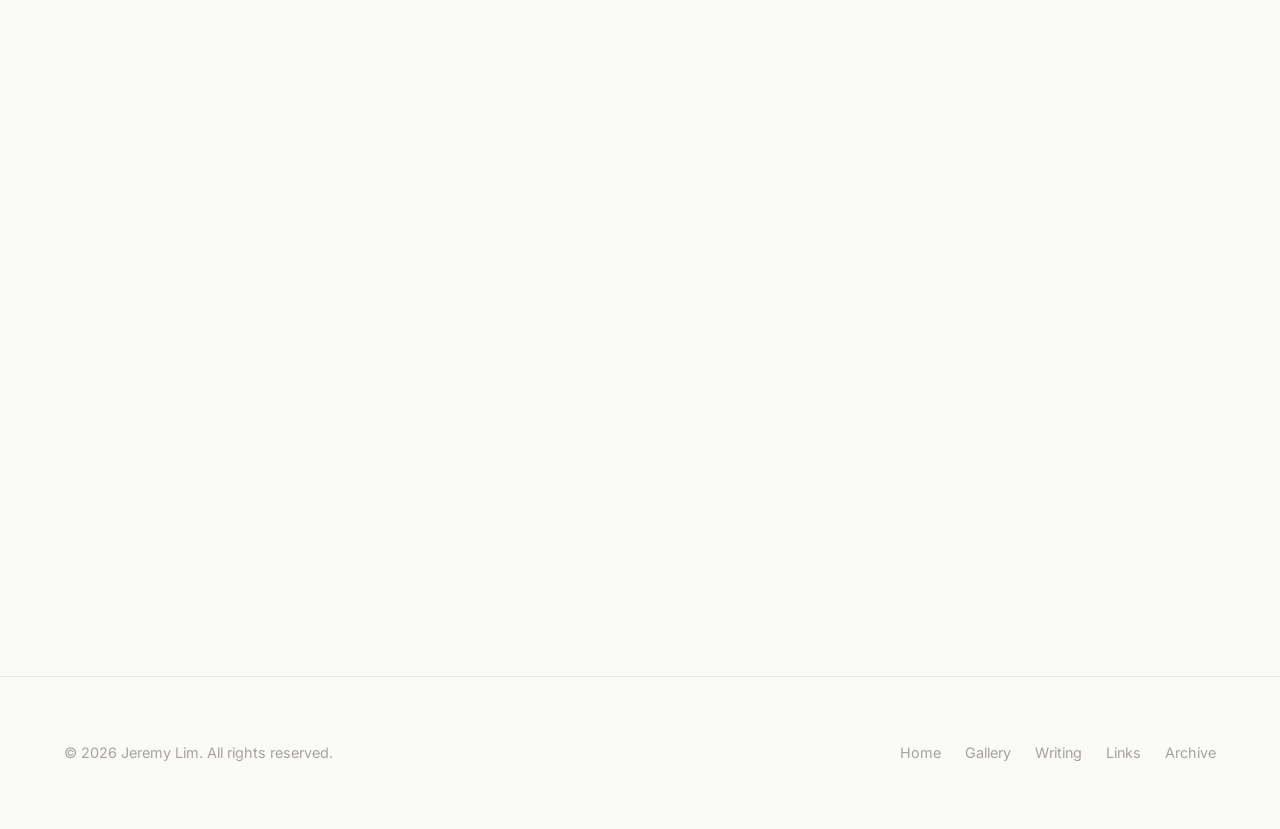
==== commit 6eb026a9: "Add content manager page and dynamic content loading system - Password-protected manager.html (defau" ====
--- a/archive.html
+++ b/archive.html
@@ -62,139 +62,9 @@
         <button class="gallery-filter-btn" data-archive-filter="project">Projects</button>
       </div>
 
-      <!-- 2026 -->
-      <div class="archive-list reveal">
-        <div class="archive-year">2026</div>
-
-        <div class="archive-item" data-archive-type="essay">
-          <span class="archive-item__date">Jan 15</span>
-          <span class="archive-item__title"><a href="writing.html">On the Art of Seeing</a></span>
-          <span class="archive-item__type">Essay</span>
-        </div>
-      </div>
-
-      <!-- 2025 -->
-      <div class="archive-list reveal">
-        <div class="archive-year">2025</div>
-
-        <div class="archive-item" data-archive-type="essay">
-          <span class="archive-item__date">Dec 28</span>
-          <span class="archive-item__title"><a href="writing.html">Silence and the City</a></span>
-          <span class="archive-item__type">Essay</span>
-        </div>
-
-        <div class="archive-item" data-archive-type="photo">
-          <span class="archive-item__date">Dec 10</span>
-          <span class="archive-item__title"><a href="gallery.html">Winter Light Series</a></span>
-          <span class="archive-item__type">Photo</span>
-        </div>
-
-        <div class="archive-item" data-archive-type="essay">
-          <span class="archive-item__date">Nov 10</span>
-          <span class="archive-item__title"><a href="writing.html">The Photographer's Paradox</a></span>
-          <span class="archive-item__type">Essay</span>
-        </div>
-
-        <div class="archive-item" data-archive-type="video">
-          <span class="archive-item__date">Oct 22</span>
-          <span class="archive-item__title"><a href="links.html">The Art of Street Photography (Video)</a></span>
-          <span class="archive-item__type">Video</span>
-        </div>
-
-        <div class="archive-item" data-archive-type="essay">
-          <span class="archive-item__date">Oct 5</span>
-          <span class="archive-item__title"><a href="writing.html">Lessons from Film</a></span>
-          <span class="archive-item__type">Essay</span>
-        </div>
-
-        <div class="archive-item" data-archive-type="essay">
-          <span class="archive-item__date">Sep 18</span>
-          <span class="archive-item__title"><a href="writing.html">Maps and Territories</a></span>
-          <span class="archive-item__type">Essay</span>
-        </div>
-
-        <div class="archive-item" data-archive-type="photo">
-          <span class="archive-item__date">Sep 1</span>
-          <span class="archive-item__title"><a href="gallery.html">Southeast Asia — Travel Series</a></span>
-          <span class="archive-item__type">Photo</span>
-        </div>
-
-        <div class="archive-item" data-archive-type="essay">
-          <span class="archive-item__date">Aug 2</span>
-          <span class="archive-item__title"><a href="writing.html">On Craft and Practice</a></span>
-          <span class="archive-item__type">Essay</span>
-        </div>
-
-        <div class="archive-item" data-archive-type="video">
-          <span class="archive-item__date">Jul 15</span>
-          <span class="archive-item__title"><a href="links.html">Finding Light: A Photography Essay (Video)</a></span>
-          <span class="archive-item__type">Video</span>
-        </div>
-
-        <div class="archive-item" data-archive-type="essay">
-          <span class="archive-item__date">Jun 20</span>
-          <span class="archive-item__title"><a href="writing.html">What the Light Reveals</a></span>
-          <span class="archive-item__type">Essay</span>
-        </div>
-
-        <div class="archive-item" data-archive-type="photo">
-          <span class="archive-item__date">May 8</span>
-          <span class="archive-item__title"><a href="gallery.html">Urban Geometry — Architecture Series</a></span>
-          <span class="archive-item__type">Photo</span>
-        </div>
-
-        <div class="archive-item" data-archive-type="project">
-          <span class="archive-item__date">Apr 1</span>
-          <span class="archive-item__title"><a href="index.html">Personal Website Launch</a></span>
-          <span class="archive-item__type">Project</span>
-        </div>
-
-        <div class="archive-item" data-archive-type="video">
-          <span class="archive-item__date">Mar 12</span>
-          <span class="archive-item__title"><a href="links.html">My Creative Workflow (Video)</a></span>
-          <span class="archive-item__type">Video</span>
-        </div>
-
-        <div class="archive-item" data-archive-type="photo">
-          <span class="archive-item__date">Feb 14</span>
-          <span class="archive-item__title"><a href="gallery.html">Portraits — Studio Work</a></span>
-          <span class="archive-item__type">Photo</span>
-        </div>
-
-        <div class="archive-item" data-archive-type="photo">
-          <span class="archive-item__date">Jan 5</span>
-          <span class="archive-item__title"><a href="gallery.html">Northern Lights — Arctic Series</a></span>
-          <span class="archive-item__type">Photo</span>
-        </div>
-      </div>
-
-      <!-- 2024 -->
-      <div class="archive-list reveal">
-        <div class="archive-year">2024</div>
-
-        <div class="archive-item" data-archive-type="photo">
-          <span class="archive-item__date">Nov 20</span>
-          <span class="archive-item__title"><a href="gallery.html">Kyoto — Autumn Colors</a></span>
-          <span class="archive-item__type">Photo</span>
-        </div>
-
-        <div class="archive-item" data-archive-type="essay">
-          <span class="archive-item__date">Sep 15</span>
-          <span class="archive-item__title"><a href="writing.html">Notes on Solitude</a></span>
-          <span class="archive-item__type">Essay</span>
-        </div>
-
-        <div class="archive-item" data-archive-type="photo">
-          <span class="archive-item__date">Jul 4</span>
-          <span class="archive-item__title"><a href="gallery.html">Coastal Landscapes</a></span>
-          <span class="archive-item__type">Photo</span>
-        </div>
-
-        <div class="archive-item" data-archive-type="project">
-          <span class="archive-item__date">Mar 1</span>
-          <span class="archive-item__title"><a href="#">Photography Zine: "Quiet Hours"</a></span>
-          <span class="archive-item__type">Project</span>
-        </div>
+      <!-- Dynamically loaded from content.json -->
+      <div id="archive-container">
+        <!-- Populated by content-loader.js -->
       </div>
 
     </div>
@@ -221,5 +91,6 @@
   </button>
 
   <script src="js/main.js"></script>
+  <script src="js/content-loader.js"></script>
 </body>
 </html>
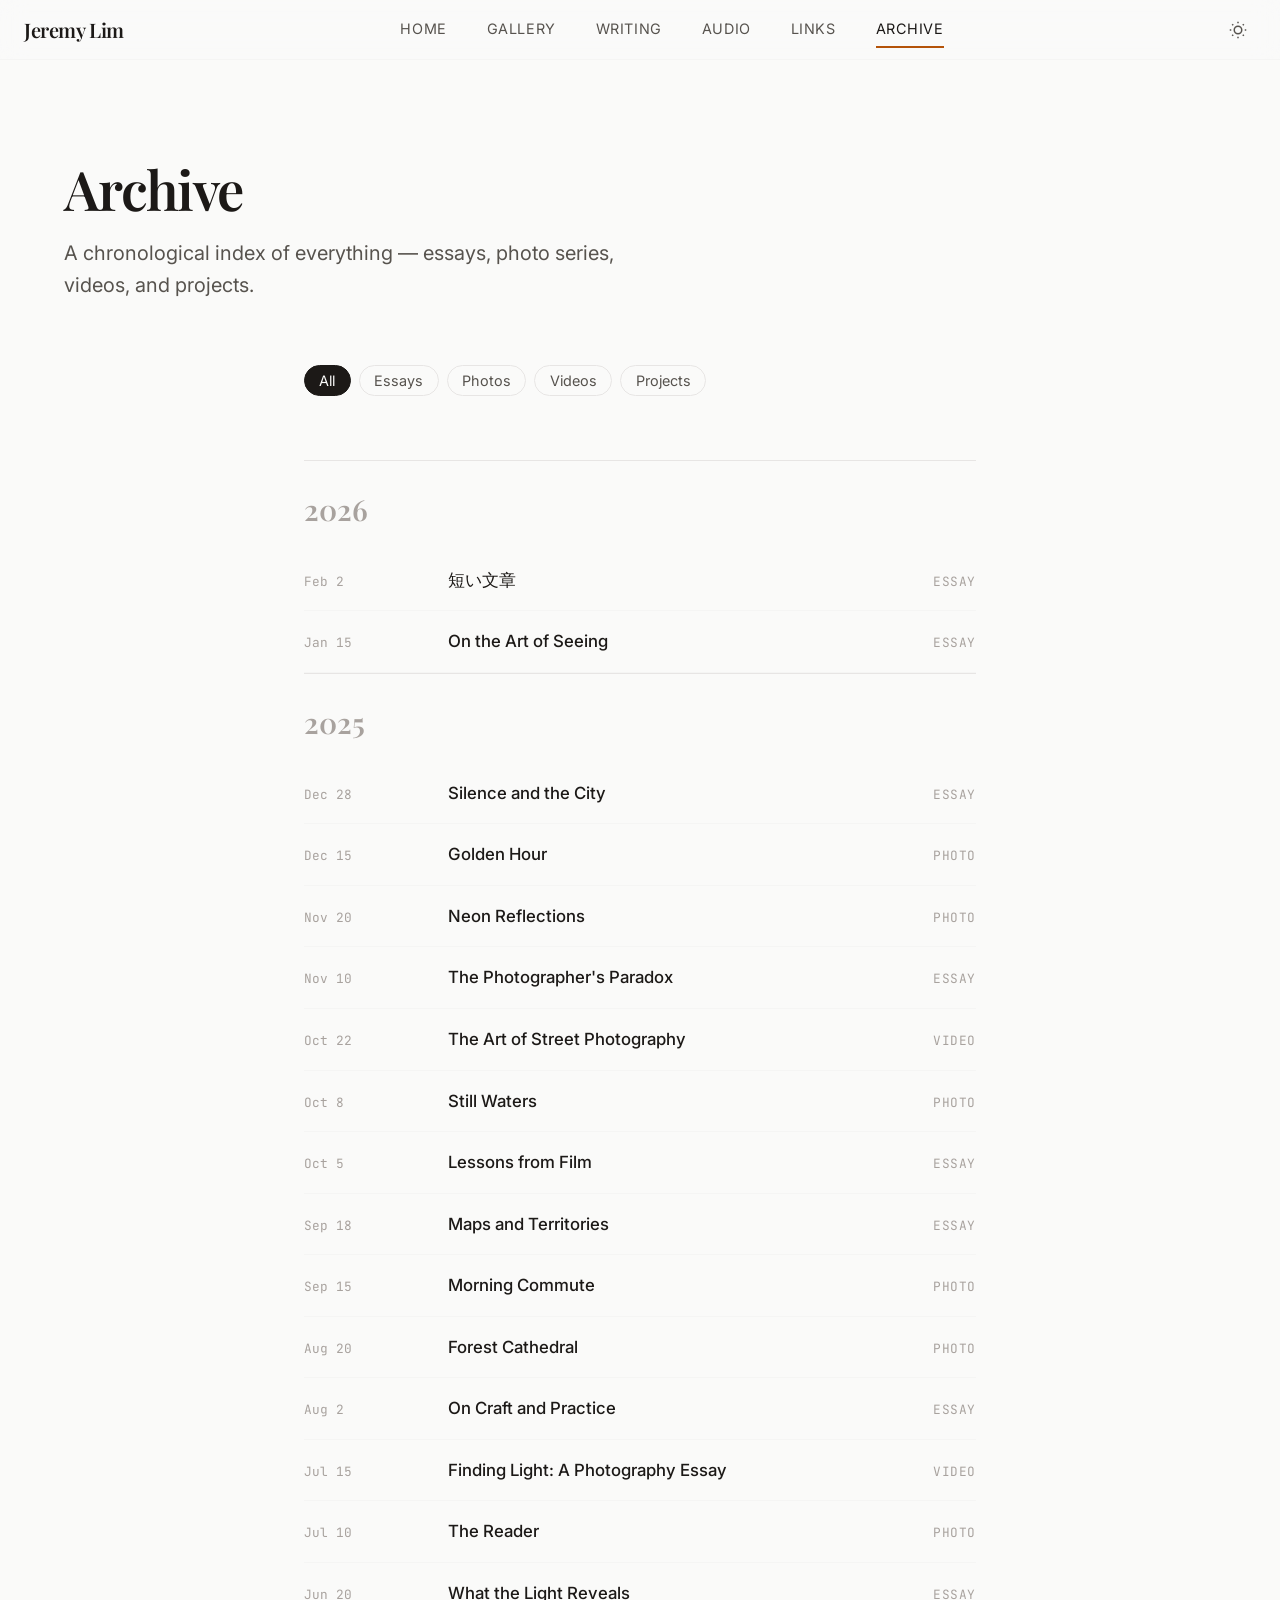
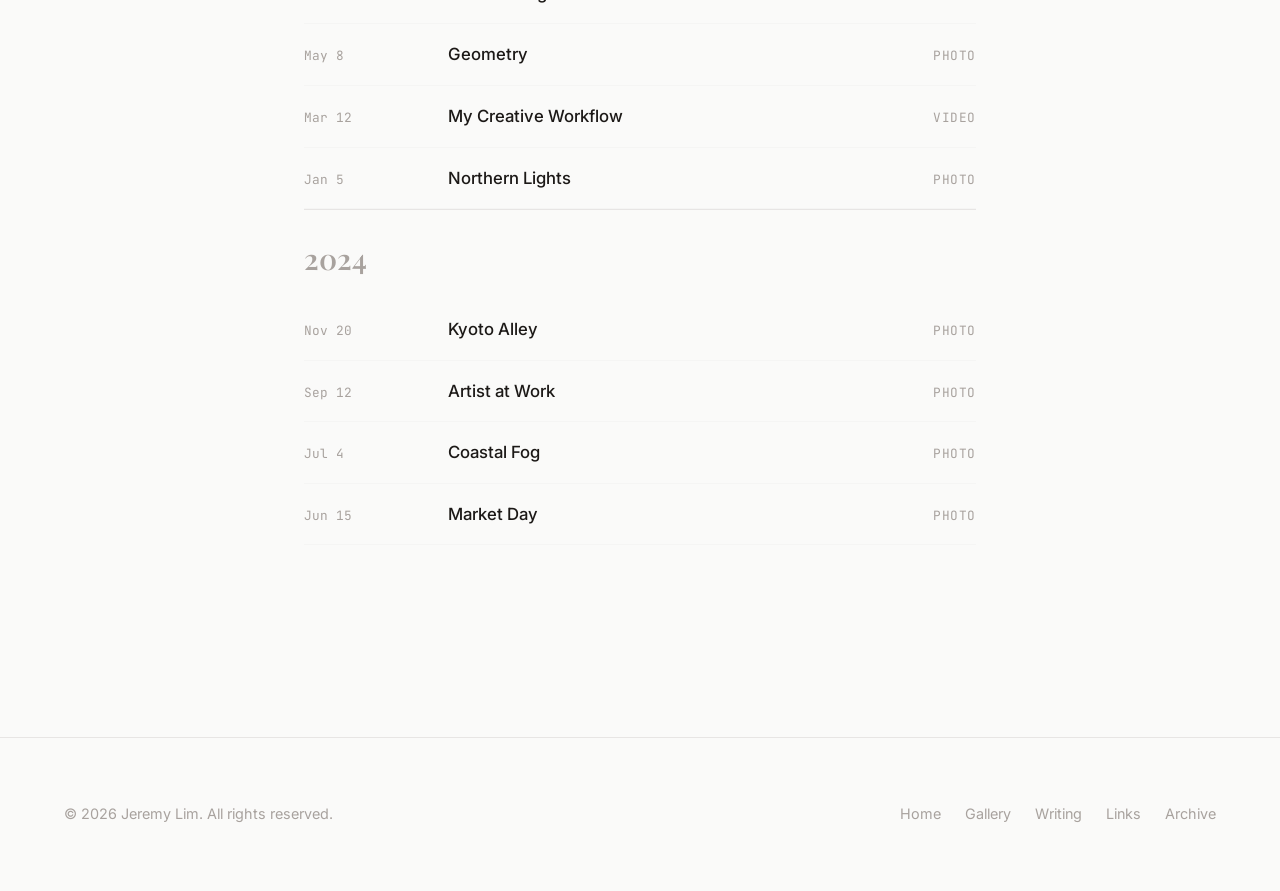
==== commit 1b0bf5c1: "feat: restructure for GitHub-native media uploads + redesign homepage - Redesign homepage (index.htm" ====
--- a/archive.html
+++ b/archive.html
@@ -20,6 +20,7 @@
         <a href="index.html" class="nav__link">Home</a>
         <a href="gallery.html" class="nav__link">Gallery</a>
         <a href="writing.html" class="nav__link">Writing</a>
+        <a href="audio.html" class="nav__link">Audio</a>
         <a href="links.html" class="nav__link">Links</a>
         <a href="archive.html" class="nav__link nav__link--active">Archive</a>
       </div>
@@ -35,6 +36,7 @@
       <a href="index.html" class="nav__link">Home</a>
       <a href="gallery.html" class="nav__link">Gallery</a>
       <a href="writing.html" class="nav__link">Writing</a>
+      <a href="audio.html" class="nav__link">Audio</a>
       <a href="links.html" class="nav__link">Links</a>
       <a href="archive.html" class="nav__link nav__link--active">Archive</a>
     </div>
--- a/css/style.css
+++ b/css/style.css
@@ -712,6 +712,24 @@
   gap: var(--space-sm);
 }
 
+.article-card__content {
+  margin-top: var(--space-md);
+  padding-top: var(--space-md);
+  border-top: 1px solid var(--border);
+  font-size: var(--text-base);
+  line-height: 1.8;
+  color: var(--text-primary);
+  white-space: pre-wrap;
+}
+
+.article-card__content p {
+  margin-bottom: var(--space-md);
+}
+
+.article-card__content p:last-child {
+  margin-bottom: 0;
+}
+
 /* Featured article (larger) */
 .article-card--featured {
   grid-template-columns: 1fr 1fr;
@@ -1258,3 +1276,411 @@
     background: #fff;
   }
 }
+
+/* ============================================
+   Profile Card (Princeton-style Homepage)
+   ============================================ */
+.profile-section {
+  padding: calc(var(--nav-height) + var(--space-3xl)) 0 var(--space-3xl);
+}
+
+.profile-card {
+  display: grid;
+  grid-template-columns: 260px 1fr;
+  gap: var(--space-3xl);
+  align-items: start;
+}
+
+.profile-card__photo-wrap {
+  position: sticky;
+  top: calc(var(--nav-height) + var(--space-xl));
+}
+
+.profile-card__photo {
+  width: 100%;
+  aspect-ratio: 3 / 4;
+  border-radius: var(--border-radius);
+  overflow: hidden;
+  background: var(--bg-tertiary);
+  display: flex;
+  align-items: center;
+  justify-content: center;
+  color: var(--text-tertiary);
+  font-size: var(--text-sm);
+  font-family: var(--font-mono);
+}
+
+.profile-card__photo img {
+  width: 100%;
+  height: 100%;
+  object-fit: cover;
+  display: block;
+}
+
+.profile-card__name {
+  font-family: var(--font-serif);
+  font-size: var(--text-3xl);
+  font-weight: 600;
+  letter-spacing: -0.03em;
+  line-height: 1.1;
+  margin-bottom: var(--space-xs);
+}
+
+.profile-card__title {
+  font-size: var(--text-base);
+  color: var(--text-secondary);
+  margin-bottom: var(--space-xl);
+  letter-spacing: 0.01em;
+}
+
+.profile-card__bio {
+  font-size: var(--text-base);
+  color: var(--text-secondary);
+  line-height: 1.8;
+  margin-bottom: var(--space-xl);
+  max-width: 640px;
+  white-space: pre-wrap;
+}
+
+/* Quick-nav chips */
+.profile-card__chips {
+  display: flex;
+  flex-wrap: wrap;
+  gap: var(--space-sm);
+  margin-bottom: var(--space-xl);
+}
+
+.chip {
+  display: inline-flex;
+  align-items: center;
+  gap: 6px;
+  padding: 0.45em 1em;
+  font-size: var(--text-sm);
+  font-weight: 500;
+  border: 1.5px solid var(--border);
+  border-radius: 100px;
+  color: var(--text-primary);
+  background: var(--bg-card);
+  transition: all var(--transition-fast);
+  white-space: nowrap;
+}
+
+.chip:hover {
+  border-color: var(--accent);
+  color: var(--accent);
+  background: var(--accent-light);
+}
+
+.chip svg {
+  flex-shrink: 0;
+}
+
+/* Meta row */
+.profile-card__meta {
+  display: flex;
+  flex-wrap: wrap;
+  gap: var(--space-lg);
+  font-size: var(--text-sm);
+  color: var(--text-tertiary);
+}
+
+.profile-card__meta span {
+  display: flex;
+  align-items: center;
+  gap: 5px;
+}
+
+.profile-card__meta a {
+  color: var(--accent);
+}
+
+.profile-card__meta a:hover {
+  color: var(--accent-hover);
+}
+
+@media (max-width: 860px) {
+  .profile-card {
+    grid-template-columns: 1fr;
+    gap: var(--space-2xl);
+  }
+  .profile-card__photo-wrap {
+    position: static;
+  }
+  .profile-card__photo {
+    width: 180px;
+    aspect-ratio: 1;
+    border-radius: 50%;
+  }
+}
+
+/* ============================================
+   Text Link (inline accent link)
+   ============================================ */
+.text-link {
+  color: var(--accent);
+  font-weight: 500;
+}
+.text-link:hover {
+  color: var(--accent-hover);
+}
+
+/* ============================================
+   Filter Tabs (generic — Audio, Archive, etc.)
+   ============================================ */
+.filter-tabs {
+  display: flex;
+  gap: var(--space-sm);
+  flex-wrap: wrap;
+  margin-bottom: var(--space-xl);
+}
+
+.filter-tab {
+  padding: 0.4em 1em;
+  font-size: var(--text-sm);
+  border-radius: 100px;
+  color: var(--text-secondary);
+  border: 1px solid var(--border);
+  background: none;
+  cursor: pointer;
+  font-family: var(--font-sans);
+  transition: all var(--transition-fast);
+}
+
+.filter-tab:hover,
+.filter-tab--active {
+  background: var(--text-primary);
+  color: var(--bg-primary);
+  border-color: var(--text-primary);
+}
+
+/* ============================================
+   Audio Cards
+   ============================================ */
+.audio-list {
+  display: flex;
+  flex-direction: column;
+  gap: var(--space-lg);
+}
+
+.audio-card {
+  display: grid;
+  grid-template-columns: auto 1fr auto;
+  gap: var(--space-lg);
+  align-items: start;
+  padding: var(--space-xl);
+  background: var(--bg-card);
+  border: 1px solid var(--border);
+  border-radius: var(--border-radius);
+  transition: border-color var(--transition-fast), box-shadow var(--transition-fast);
+}
+
+.audio-card:hover {
+  border-color: var(--accent);
+  box-shadow: var(--shadow-md);
+}
+
+.audio-card__icon {
+  width: 48px;
+  height: 48px;
+  display: flex;
+  align-items: center;
+  justify-content: center;
+  background: var(--accent-light);
+  color: var(--accent);
+  border-radius: 50%;
+  flex-shrink: 0;
+}
+
+.audio-card__icon svg {
+  width: 22px;
+  height: 22px;
+}
+
+.audio-card__body {
+  min-width: 0;
+}
+
+.audio-card__title {
+  font-family: var(--font-serif);
+  font-size: var(--text-lg);
+  font-weight: 600;
+  letter-spacing: -0.01em;
+  margin-bottom: var(--space-xs);
+}
+
+.audio-card__desc {
+  font-size: var(--text-sm);
+  color: var(--text-secondary);
+  line-height: 1.6;
+  margin-bottom: var(--space-md);
+}
+
+.audio-card__meta {
+  display: flex;
+  align-items: center;
+  gap: var(--space-md);
+  flex-wrap: wrap;
+  margin-bottom: var(--space-md);
+}
+
+.audio-card__date {
+  font-family: var(--font-mono);
+  font-size: var(--text-xs);
+  color: var(--text-tertiary);
+}
+
+.audio-card__duration {
+  font-family: var(--font-mono);
+  font-size: var(--text-xs);
+  color: var(--text-tertiary);
+  display: flex;
+  align-items: center;
+  gap: 4px;
+}
+
+.audio-card__player {
+  width: 100%;
+  margin-top: var(--space-sm);
+  accent-color: var(--accent);
+  height: 32px;
+}
+
+.audio-card__player:focus {
+  outline: 2px solid var(--accent);
+  outline-offset: 2px;
+  border-radius: 4px;
+}
+
+.audio-card__category {
+  font-size: var(--text-xs);
+  font-family: var(--font-mono);
+  color: var(--accent);
+  background: var(--accent-light);
+  padding: 0.2em 0.7em;
+  border-radius: 100px;
+  align-self: start;
+  white-space: nowrap;
+}
+
+@media (max-width: 600px) {
+  .audio-card {
+    grid-template-columns: auto 1fr;
+  }
+  .audio-card__category {
+    grid-column: 1 / -1;
+    justify-self: start;
+  }
+}
+
+/* ============================================
+   Upload Guide
+   ============================================ */
+.upload-guide {
+  display: flex;
+  flex-direction: column;
+  gap: var(--space-xl);
+}
+
+.upload-guide__step {
+  display: grid;
+  grid-template-columns: 36px 1fr;
+  gap: var(--space-lg);
+  align-items: start;
+}
+
+.upload-guide__num {
+  width: 36px;
+  height: 36px;
+  display: flex;
+  align-items: center;
+  justify-content: center;
+  background: var(--accent);
+  color: #fff;
+  border-radius: 50%;
+  font-size: var(--text-sm);
+  font-weight: 700;
+  flex-shrink: 0;
+}
+
+.upload-guide__step strong {
+  display: block;
+  margin-bottom: var(--space-sm);
+  font-size: var(--text-base);
+}
+
+.upload-guide__step p {
+  color: var(--text-secondary);
+  font-size: var(--text-sm);
+  line-height: 1.7;
+  margin-bottom: var(--space-sm);
+}
+
+.upload-guide__step p:last-child {
+  margin-bottom: 0;
+}
+
+/* ============================================
+   Code Block (inline guide)
+   ============================================ */
+.code-block {
+  display: block;
+  background: var(--bg-tertiary);
+  border: 1px solid var(--border);
+  border-radius: var(--border-radius);
+  padding: var(--space-md) var(--space-lg);
+  font-family: var(--font-mono);
+  font-size: var(--text-xs);
+  line-height: 1.7;
+  color: var(--text-secondary);
+  overflow-x: auto;
+  margin-top: var(--space-sm);
+  white-space: pre;
+}
+
+code {
+  font-family: var(--font-mono);
+  font-size: 0.9em;
+  background: var(--bg-tertiary);
+  padding: 0.15em 0.45em;
+  border-radius: 4px;
+  color: var(--accent);
+}
+
+/* ============================================
+   Empty State
+   ============================================ */
+.empty-state {
+  text-align: center;
+  padding: var(--space-3xl) 0;
+  color: var(--text-tertiary);
+}
+
+.empty-state svg {
+  margin: 0 auto var(--space-lg);
+  opacity: 0.4;
+}
+
+.empty-state p {
+  font-size: var(--text-base);
+  margin-bottom: var(--space-sm);
+}
+
+.empty-state__sub {
+  font-size: var(--text-sm);
+  color: var(--text-tertiary);
+}
+
+/* ============================================
+   Page header desc (audio.html)
+   ============================================ */
+.page-header__desc {
+  font-size: var(--text-base);
+  color: var(--text-secondary);
+  max-width: 600px;
+  line-height: 1.7;
+  margin-top: var(--space-sm);
+}
+
+.page-header__inner {
+  max-width: 700px;
+}
